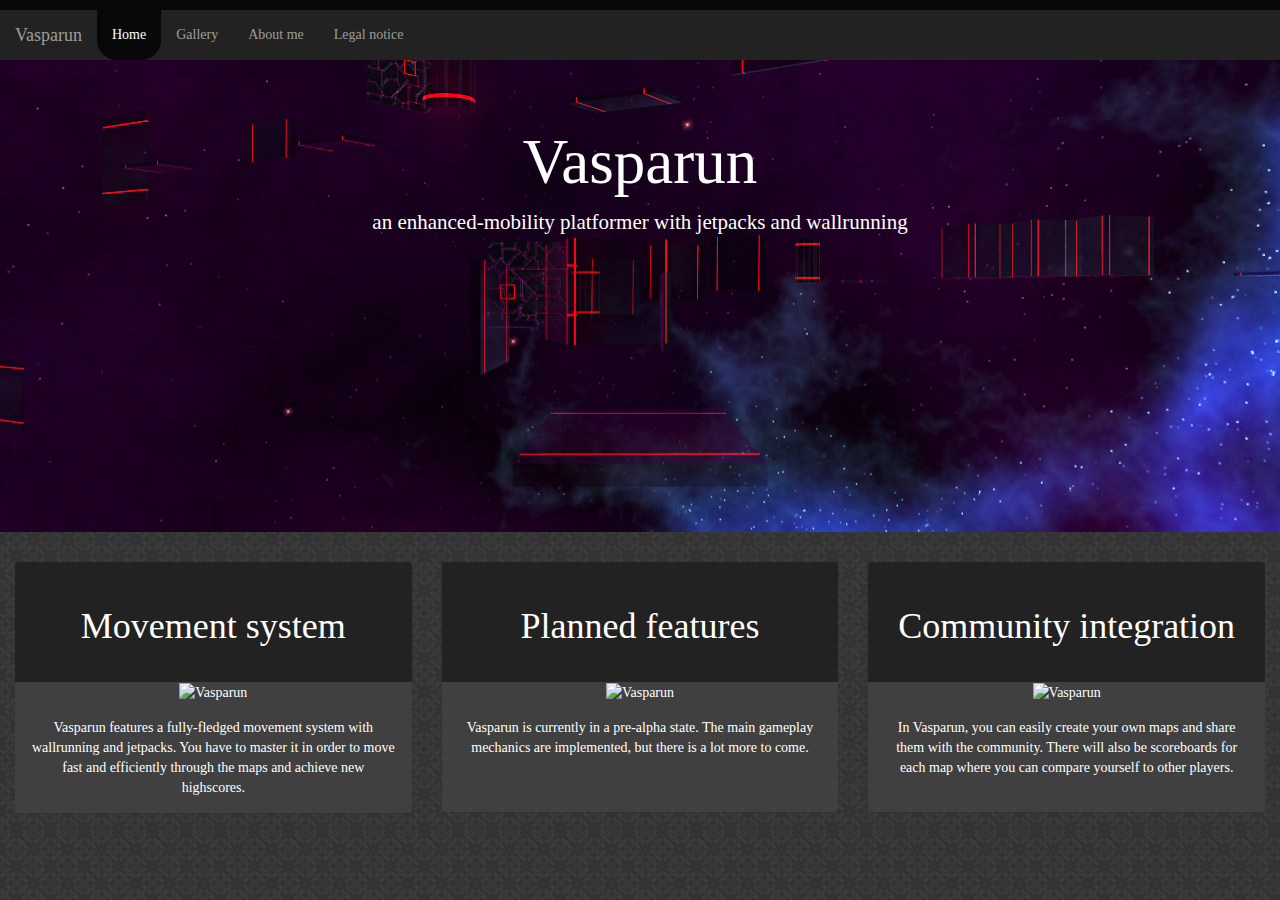
==== html/index.html @ 8f091872 "Initial commit" ====
<!DOCTYPE html>
<html>
<head>
<meta charset="utf-8" />
<link rel="stylesheet" href="http://maxcdn.bootstrapcdn.com/bootstrap/3.3.6/css/bootstrap.min.css">
<script src="https://ajax.googleapis.com/ajax/libs/jquery/2.1.4/jquery.min.js"></script>
<script src="http://maxcdn.bootstrapcdn.com/bootstrap/3.3.6/js/bootstrap.min.js"></script>
<link href="/html/style.css" type="text/css" rel="stylesheet">
<title>Vasparun</title>

<!--  TODO: responsive!!! -->

<script>
	$(document).ready(equalizeHeight);
	$(window).resize(equalizeHeight);

	function equalizeHeight() {
		var height = $("#highestPanel").height();
		$("#panel2").height(height);
		$("#panel3").height(height);
	}
</script>
</head>
<body>
	<nav class="navbar navbar-inverse navbar-fixed-top">
		<div class="container-fluid">
			<div class="navbar-header">
				<a class="navbar-brand" href="#">Vasparun</a>
				<button type="button" class="navbar-toggle" data-toggle="collapse" data-target="#navbar">
					<span class="icon-bar"></span>
					<span class="icon-bar"></span>
					<span class="icon-bar"></span>
				</button>
			</div>

			<div class="collapse navbar-collapse" id="navbar">
				<ul class="nav navbar-nav">
					<li class="active"><a href="#">Home</a></li>
					<li><a href="#">Gallery</a></li>
					<li><a href="#">About me</a></li>
					<li><a href="about.html">Legal notice</a></li>
				</ul>
			</div>
		</div>
	</nav>
	<div class="jumbotron text-center background">
		<h1>Vasparun</h1>
		<p>an enhanced-mobility platformer with jetpacks and wallrunning</p>
	</div>
	<div class="container-fluid background2">
		<div class="row">
			<div class="col-sm-4">
				<div class="panel panel-default text-center center-block" id="highestPanel">
					<div class="panel-heading">
						<h1>Movement system</h1>
					</div>
					<img src="img/Title.png" alt="Vasparun" class="panel-img">
					<div class="panel-body">Vasparun features a fully-fledged movement system with wallrunning and
						jetpacks. You have to master it in order to move fast and efficiently through the maps and achieve new
						highscores.</div>
				</div>
			</div>
			<div class="col-sm-4">
				<div class="panel panel-default text-center center-block" id="panel2">
					<div class="panel-heading">
						<h1>Planned features</h1>
					</div>
					<img src="img/Planned.png" alt="Vasparun" class="panel-img">
					<div class="panel-body">Vasparun is currently in a pre-alpha state. The main gameplay mechanics are
						implemented, but there is a lot more to come.</div>
				</div>
			</div>
			<div class="col-sm-4">
				<div class="panel panel-default text-center center-block" id="panel3">
					<div class="panel-heading">
						<h1>Community integration</h1>
					</div>
					<img src="img/Blender.png" alt="Vasparun" class="panel-img">
					<div class="panel-body">In Vasparun, you can easily create your own maps and share them with the
						community. There will also be scoreboards for each map where you can compare yourself to other players.</div>
				</div>
			</div>
		</div>
	</div>
</body>
</html>
---- html/style.css ----
/* Background pattern from subtlepatterns.com */
body, html {
	background-image: url("/img/background.png");
	font-family: Play;
 	padding-top: 30px; 
}

.navbar {
	margin-bottom: 0px;
	border-radius: 0 !important;
	-moz-border-radius: 0 !important;
	border: none;
	border-top: 10px solid rgb(8, 8, 8);
}

.navbar .navbar-inner .container {
	color: #FFF;
}

.nav .active a {
	border-bottom-right-radius: 20px !important;
	border-bottom-left-radius: 20px !important;
}

.jumbotron {
	padding-bottom: 20em;
}

/* Background pattern from subtlepatterns.com */
.background {
	background: url(/img/Unbenannt.png) fixed;
	background-position: 50% -240px;
	color: #ffffff;
}

.panel {
	background-color: #404040;
	color: white;
	border: none;
	max-width: 500px;
}

.panel:hover {
	box-shadow: 0px 0px 10px 4px rgba(255, 0, 0,1);
}

.panel-heading {
	color: #fff !important;
	background-color: #222222 !important;
	padding: 25px;
	border-bottom: 1px solid transparent;
	border: none;
}

.panel-img {
	width: 100%;
}

@media screen and (max-width : 768px) {
	body, html {
		margin: 0px !important;
		padding-top: 25px;
	}
	.navbar {
		border-top: none;
		padding-top: 0px !important;
	}
	.nav .active a {
		border-radius: 0px !important;
	}
}
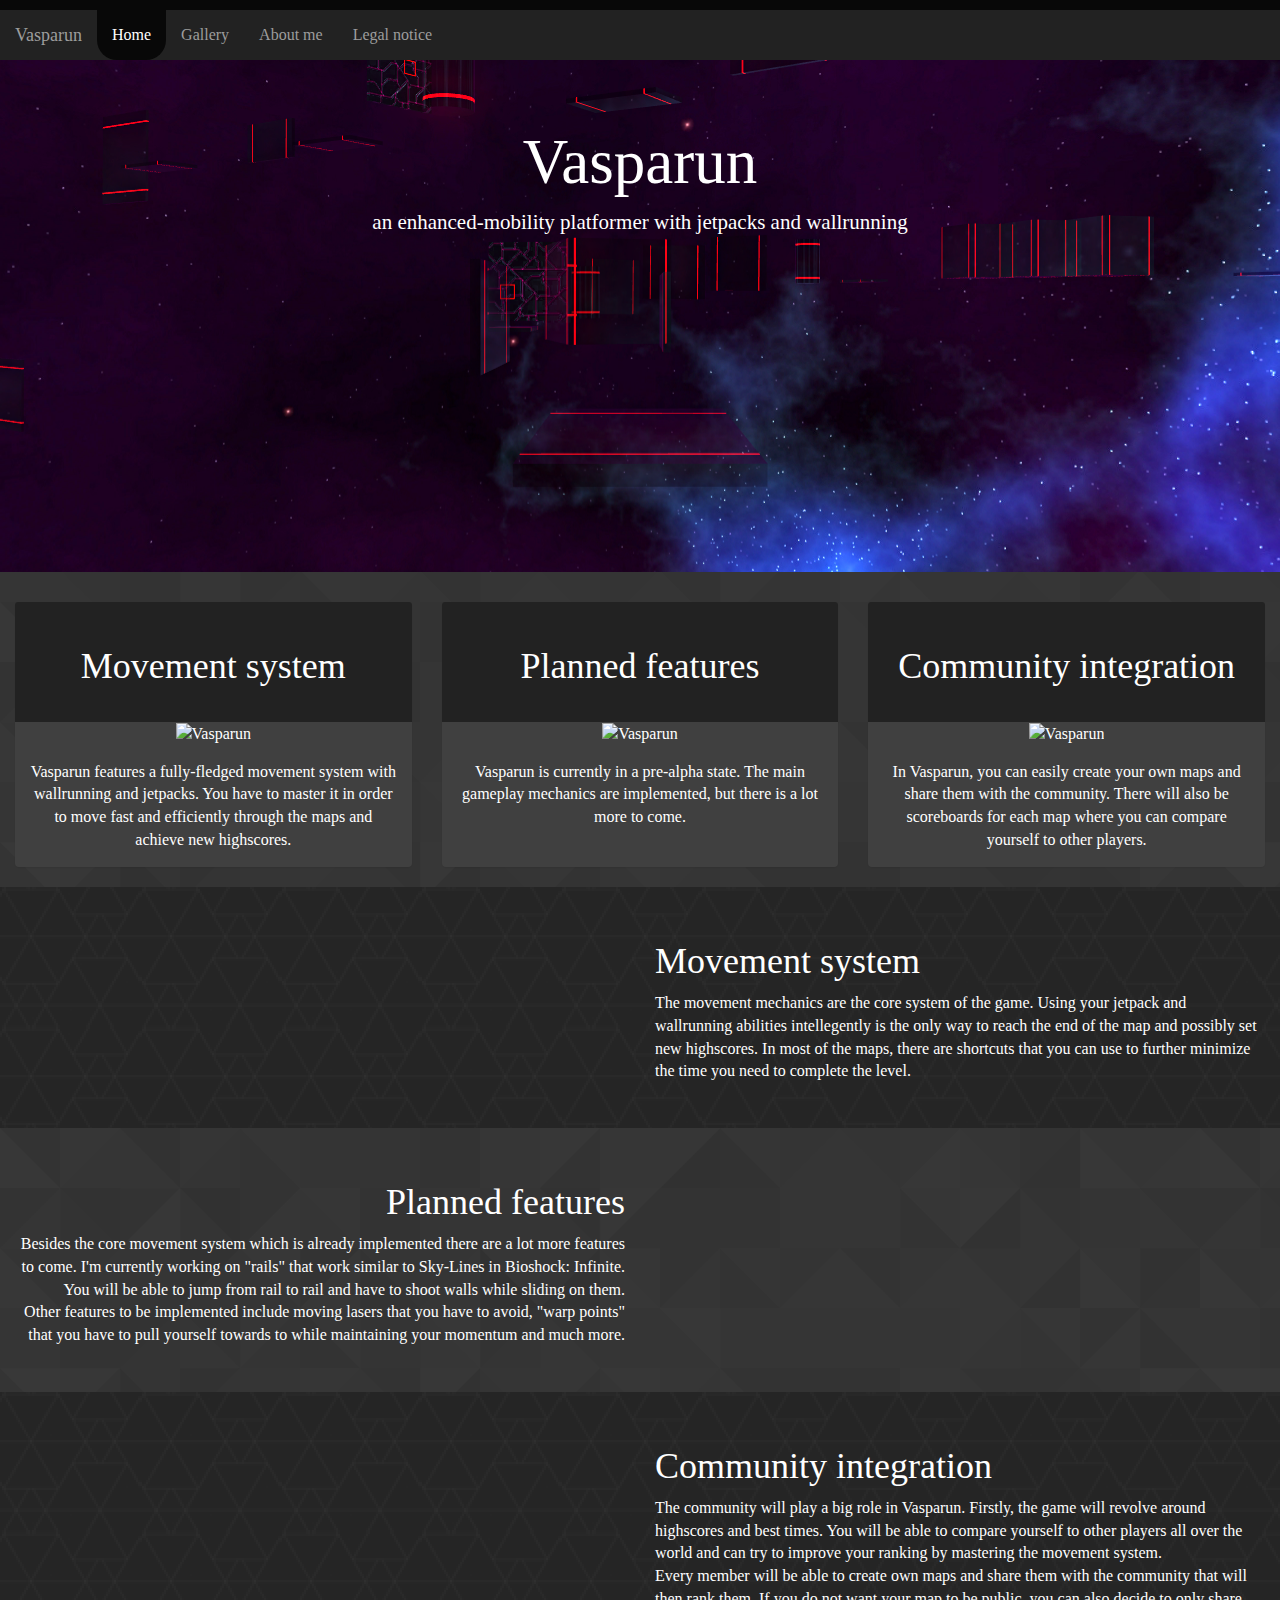
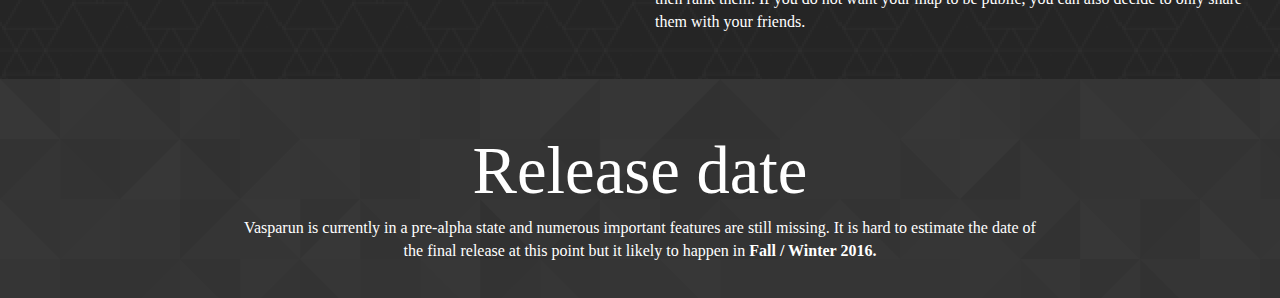
==== commit 2b1fd8a7: "index page is finished" ====
--- a/html/index.html
+++ b/html/index.html
@@ -8,16 +8,41 @@
 <link href="/html/style.css" type="text/css" rel="stylesheet">
 <title>Vasparun</title>
 
-<!--  TODO: responsive!!! -->
+<!--  TODO: responsive!!! Text fertig, footer, social networks reinmachen + indiedb, andere pages machen-->
 
 <script>
-	$(document).ready(equalizeHeight);
 	$(window).resize(equalizeHeight);
 
 	function equalizeHeight() {
 		var height = $("#highestPanel").height();
 		$("#panel2").height(height);
 		$("#panel3").height(height);
+	}
+
+	$(window).scroll(function() {
+		$(".slideanim").each(function() {
+			var pos = $(this).offset().top;
+
+			var scrolled = $(window).scrollTop();
+			if (pos < scrolled + 700) {
+				$(this).addClass("slide");
+			}
+		});
+	});
+	
+	$(document).ready(function() {
+		equalizeHeight();
+		scrollToOnClick($("#highestPanel"), $("#movementSection"));
+		scrollToOnClick($("#panel2"), $("#featuresSection"));
+		scrollToOnClick($("#panel3"), $("#communitySection"));
+	});
+	
+	function scrollToOnClick(click, target) {
+		click.on("click", function() {
+			$("html, body").animate({
+				scrollTop: target.offset().top - 100
+			}, 1500);
+		});
 	}
 </script>
 </head>
@@ -43,14 +68,14 @@
 			</div>
 		</div>
 	</nav>
-	<div class="jumbotron text-center background">
+	<div class="jumbotron text-center title">
 		<h1>Vasparun</h1>
 		<p>an enhanced-mobility platformer with jetpacks and wallrunning</p>
 	</div>
 	<div class="container-fluid background2">
 		<div class="row">
 			<div class="col-sm-4">
-				<div class="panel panel-default text-center center-block" id="highestPanel">
+				<div class="panel panel-default text-center center-block pointer" id="highestPanel">
 					<div class="panel-heading">
 						<h1>Movement system</h1>
 					</div>
@@ -61,7 +86,7 @@
 				</div>
 			</div>
 			<div class="col-sm-4">
-				<div class="panel panel-default text-center center-block" id="panel2">
+				<div class="panel panel-default text-center center-block pointer" id="panel2">
 					<div class="panel-heading">
 						<h1>Planned features</h1>
 					</div>
@@ -71,7 +96,7 @@
 				</div>
 			</div>
 			<div class="col-sm-4">
-				<div class="panel panel-default text-center center-block" id="panel3">
+				<div class="panel panel-default text-center center-block pointer" id="panel3">
 					<div class="panel-heading">
 						<h1>Community integration</h1>
 					</div>
@@ -82,5 +107,70 @@
 			</div>
 		</div>
 	</div>
+
+	<div class="container-fluid background1 section" id="movementSection">
+		<div class="row">
+			<div class="col-sm-6">
+				<img src="img/Title.png" alt="Vasparun" class="panel-img img-rounded max-width center-block slideanim">
+			</div>
+			<div class="col-sm-6 white-text">
+				<div class="max-width">
+					<h1>Movement system</h1>
+					<p>The movement mechanics are the core system of the game. Using your jetpack and wallrunning
+						abilities intellegently is the only way to reach the end of the map and possibly set new highscores. In
+						most of the maps, there are shortcuts that you can use to further minimize the time you need to complete
+						the level.</p>
+				</div>
+			</div>
+		</div>
+	</div>
+
+	<div class="container-fluid background2 section" id="featuresSection">
+		<div class="row">
+			<div class="col-sm-6">
+				<div class="max-width white-text right">
+					<h1>Planned features</h1>
+					<p>
+						Besides the core movement system which is already implemented there are a lot more features to come. I'm
+						currently working on "rails" that work similar to Sky-Lines in Bioshock: Infinite. You will be able to
+						jump from rail to rail and have to shoot walls while sliding on them. <br /> Other features to be
+						implemented include moving lasers that you have to avoid, "warp points" that you have to pull yourself
+						towards to while maintaining your momentum and much more.
+					</p>
+				</div>
+			</div>
+			<div class="col-sm-6">
+				<img src="img/Planned.png" alt="Vasparun" class="panel-img img-rounded max-width center-block slideanim">
+			</div>
+		</div>
+	</div>
+
+	<div class="container-fluid background1 section" id="communitySection">
+		<div class="row">
+			<div class="col-sm-6">
+				<img src="img/Blender.png" alt="Vasparun" class="panel-img img-rounded max-width center-block slideanim">
+			</div>
+			<div class="col-sm-6 white-text">
+				<div class="max-width">
+					<h1>Community integration</h1>
+					<p>
+						The community will play a big role in Vasparun. Firstly, the game will revolve around highscores and
+						best times. You will be able to compare yourself to other players all over the world and can try to
+						improve your ranking by mastering the movement system. <br /> Every member will be able to create own
+						maps and share them with the community that will then rank them. If you do not want your map to be
+						public, you can also decide to only share them with your friends.
+					</p>
+				</div>
+			</div>
+		</div>
+	</div>
+
+	<div class="container-fluid background2 section">
+		<div class="white-text text-center center-block max-width bigheader">
+			<h1>Release date</h1>
+			Vasparun is currently in a pre-alpha state and numerous important features are still missing. It is hard to
+			estimate the date of the final release at this point but it likely to happen in <b>Fall / Winter 2016.</b>
+		</div>
+	</div>
 </body>
 </html>--- a/html/style.css
+++ b/html/style.css
@@ -1,8 +1,9 @@
 /* Background pattern from subtlepatterns.com */
 body, html {
-	background-image: url("/img/background.png");
+	background-image: url("/img/footer_lodyas.png");
 	font-family: Play;
- 	padding-top: 30px; 
+ 	padding-top: 30px;
+ 	font-size: 12pt;
 }
 
 .navbar {
@@ -26,11 +27,35 @@
 	padding-bottom: 20em;
 }
 
-/* Background pattern from subtlepatterns.com */
-.background {
-	background: url(/img/Unbenannt.png) fixed;
+.title {
+	background: url(/img/Title.png) fixed;
 	background-position: 50% -240px;
 	color: #ffffff;
+}
+
+.background1 {
+	background-image: url(/img/geometric.png);
+}
+
+.background2 {
+	background-image: url(/img/footer_lodyas.png);
+}
+
+.pointer {
+	cursor: pointer;
+}
+
+.max-width {
+	max-width: 800px;
+}
+
+.white-text {
+	color: #ffffff;
+}
+
+.section {
+	padding-top: 35px;
+	padding-bottom: 35px;
 }
 
 .panel {
@@ -56,6 +81,51 @@
 	width: 100%;
 }
 
+.right {
+	float: right;
+	text-align: right;
+}
+
+.bigheader h1 {
+	font-size: 50pt;
+}
+
+.slideanim {
+	visibility:hidden;
+}
+
+.slide {
+    animation-name: slide;
+    -webkit-animation-name: slide;
+    
+    animation-duration: 1s;
+    -webkit-animation-duration: 1s;
+    
+    visibility: visible;
+}
+
+@keyframes slide {
+    0% {
+        opacity: 0;
+        transform: translateY(40%);
+    }
+    100% {
+        opacity: 1;
+        transform: translateY(0%);
+    }
+}
+
+@-webkit-keyframes slide {
+    0% {
+        opacity: 0;
+        -webkit-transform: translateY(40%);
+    }
+    100% {
+        opacity: 1;
+        -webkit-transform: translateY(0%);
+    }
+}
+
 @media screen and (max-width : 768px) {
 	body, html {
 		margin: 0px !important;
@@ -68,4 +138,8 @@
 	.nav .active a {
 		border-radius: 0px !important;
 	}
+	.right {
+		float: left;
+		text-align: left;
+	}
 }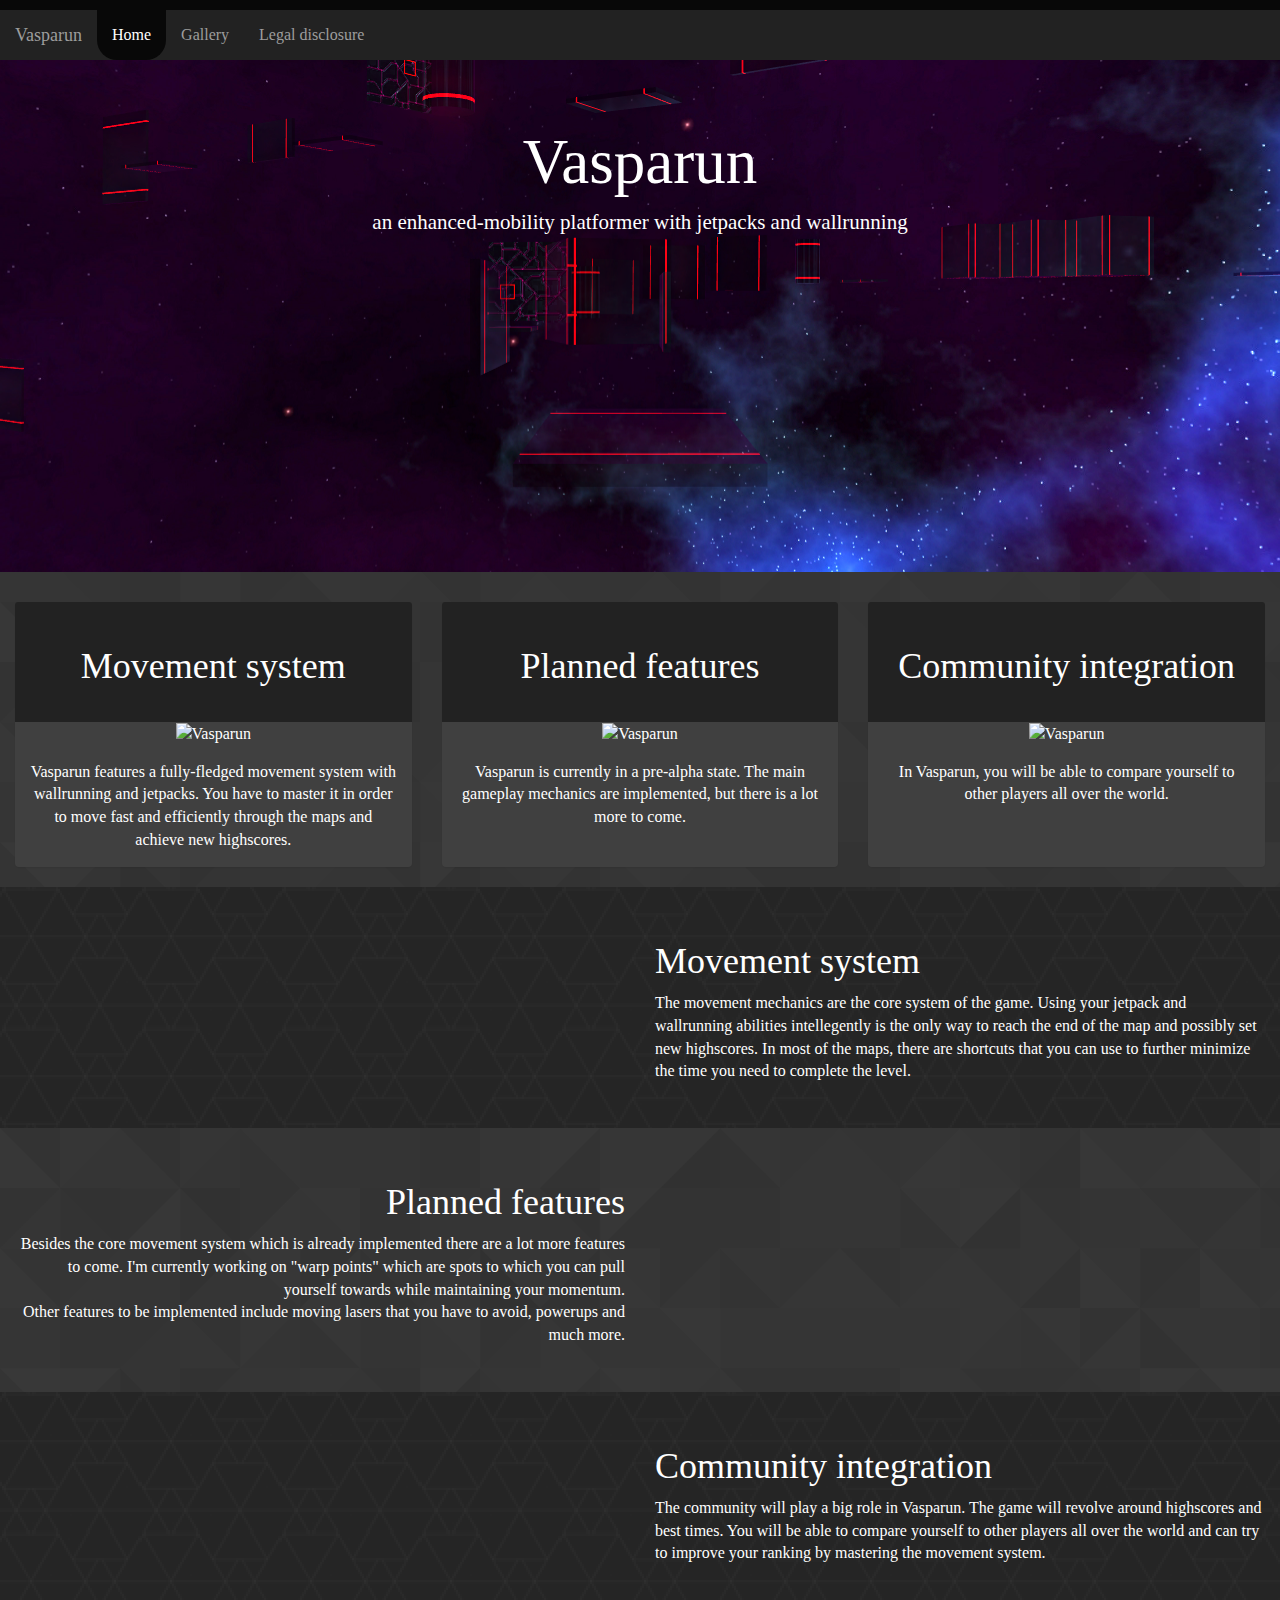
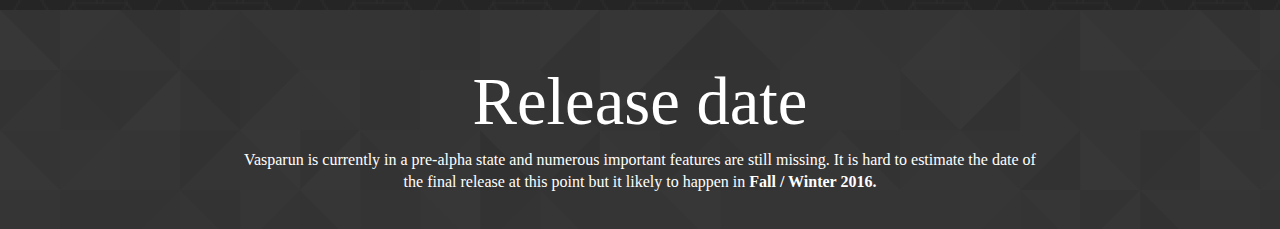
==== commit e8734ef4: "Legal disclosure etc." ====
--- a/html/index.html
+++ b/html/index.html
@@ -8,7 +8,7 @@
 <link href="/html/style.css" type="text/css" rel="stylesheet">
 <title>Vasparun</title>
 
-<!--  TODO: responsive!!! Text fertig, footer, social networks reinmachen + indiedb, andere pages machen-->
+<!--  TODO: responsive!!! Text fertig, footer mit social, social networks reinmachen + indiedb, andere pages machen; images downscalen!!!-->
 
 <script>
 	$(window).resize(equalizeHeight);
@@ -62,8 +62,7 @@
 				<ul class="nav navbar-nav">
 					<li class="active"><a href="#">Home</a></li>
 					<li><a href="#">Gallery</a></li>
-					<li><a href="#">About me</a></li>
-					<li><a href="about.html">Legal notice</a></li>
+					<li><a href="legalDisclosure.html">Legal disclosure</a></li>
 				</ul>
 			</div>
 		</div>
@@ -90,7 +89,7 @@
 					<div class="panel-heading">
 						<h1>Planned features</h1>
 					</div>
-					<img src="img/Planned.png" alt="Vasparun" class="panel-img">
+					<img src="img/features.png" alt="Vasparun" class="panel-img">
 					<div class="panel-body">Vasparun is currently in a pre-alpha state. The main gameplay mechanics are
 						implemented, but there is a lot more to come.</div>
 				</div>
@@ -100,9 +99,8 @@
 					<div class="panel-heading">
 						<h1>Community integration</h1>
 					</div>
-					<img src="img/Blender.png" alt="Vasparun" class="panel-img">
-					<div class="panel-body">In Vasparun, you can easily create your own maps and share them with the
-						community. There will also be scoreboards for each map where you can compare yourself to other players.</div>
+					<img src="img/timer.png" alt="Vasparun" class="panel-img">
+					<div class="panel-body">In Vasparun, you will be able to compare yourself to other players all over the world.</div>
 				</div>
 			</div>
 		</div>
@@ -132,15 +130,15 @@
 					<h1>Planned features</h1>
 					<p>
 						Besides the core movement system which is already implemented there are a lot more features to come. I'm
-						currently working on "rails" that work similar to Sky-Lines in Bioshock: Infinite. You will be able to
-						jump from rail to rail and have to shoot walls while sliding on them. <br /> Other features to be
-						implemented include moving lasers that you have to avoid, "warp points" that you have to pull yourself
-						towards to while maintaining your momentum and much more.
+						currently working on "warp points" which are spots to which you can pull yourself towards while 
+						maintaining your momentum.
+						<br /> 
+						Other features to be implemented include moving lasers that you have to avoid, powerups and much more.
 					</p>
 				</div>
 			</div>
 			<div class="col-sm-6">
-				<img src="img/Planned.png" alt="Vasparun" class="panel-img img-rounded max-width center-block slideanim">
+				<img src="img/features.png" alt="Vasparun" class="panel-img img-rounded max-width center-block slideanim">
 			</div>
 		</div>
 	</div>
@@ -148,17 +146,15 @@
 	<div class="container-fluid background1 section" id="communitySection">
 		<div class="row">
 			<div class="col-sm-6">
-				<img src="img/Blender.png" alt="Vasparun" class="panel-img img-rounded max-width center-block slideanim">
+				<img src="img/timer.png" alt="Vasparun" class="panel-img img-rounded max-width center-block slideanim">
 			</div>
 			<div class="col-sm-6 white-text">
 				<div class="max-width">
 					<h1>Community integration</h1>
 					<p>
-						The community will play a big role in Vasparun. Firstly, the game will revolve around highscores and
+						The community will play a big role in Vasparun. The game will revolve around highscores and
 						best times. You will be able to compare yourself to other players all over the world and can try to
-						improve your ranking by mastering the movement system. <br /> Every member will be able to create own
-						maps and share them with the community that will then rank them. If you do not want your map to be
-						public, you can also decide to only share them with your friends.
+						improve your ranking by mastering the movement system.
 					</p>
 				</div>
 			</div>
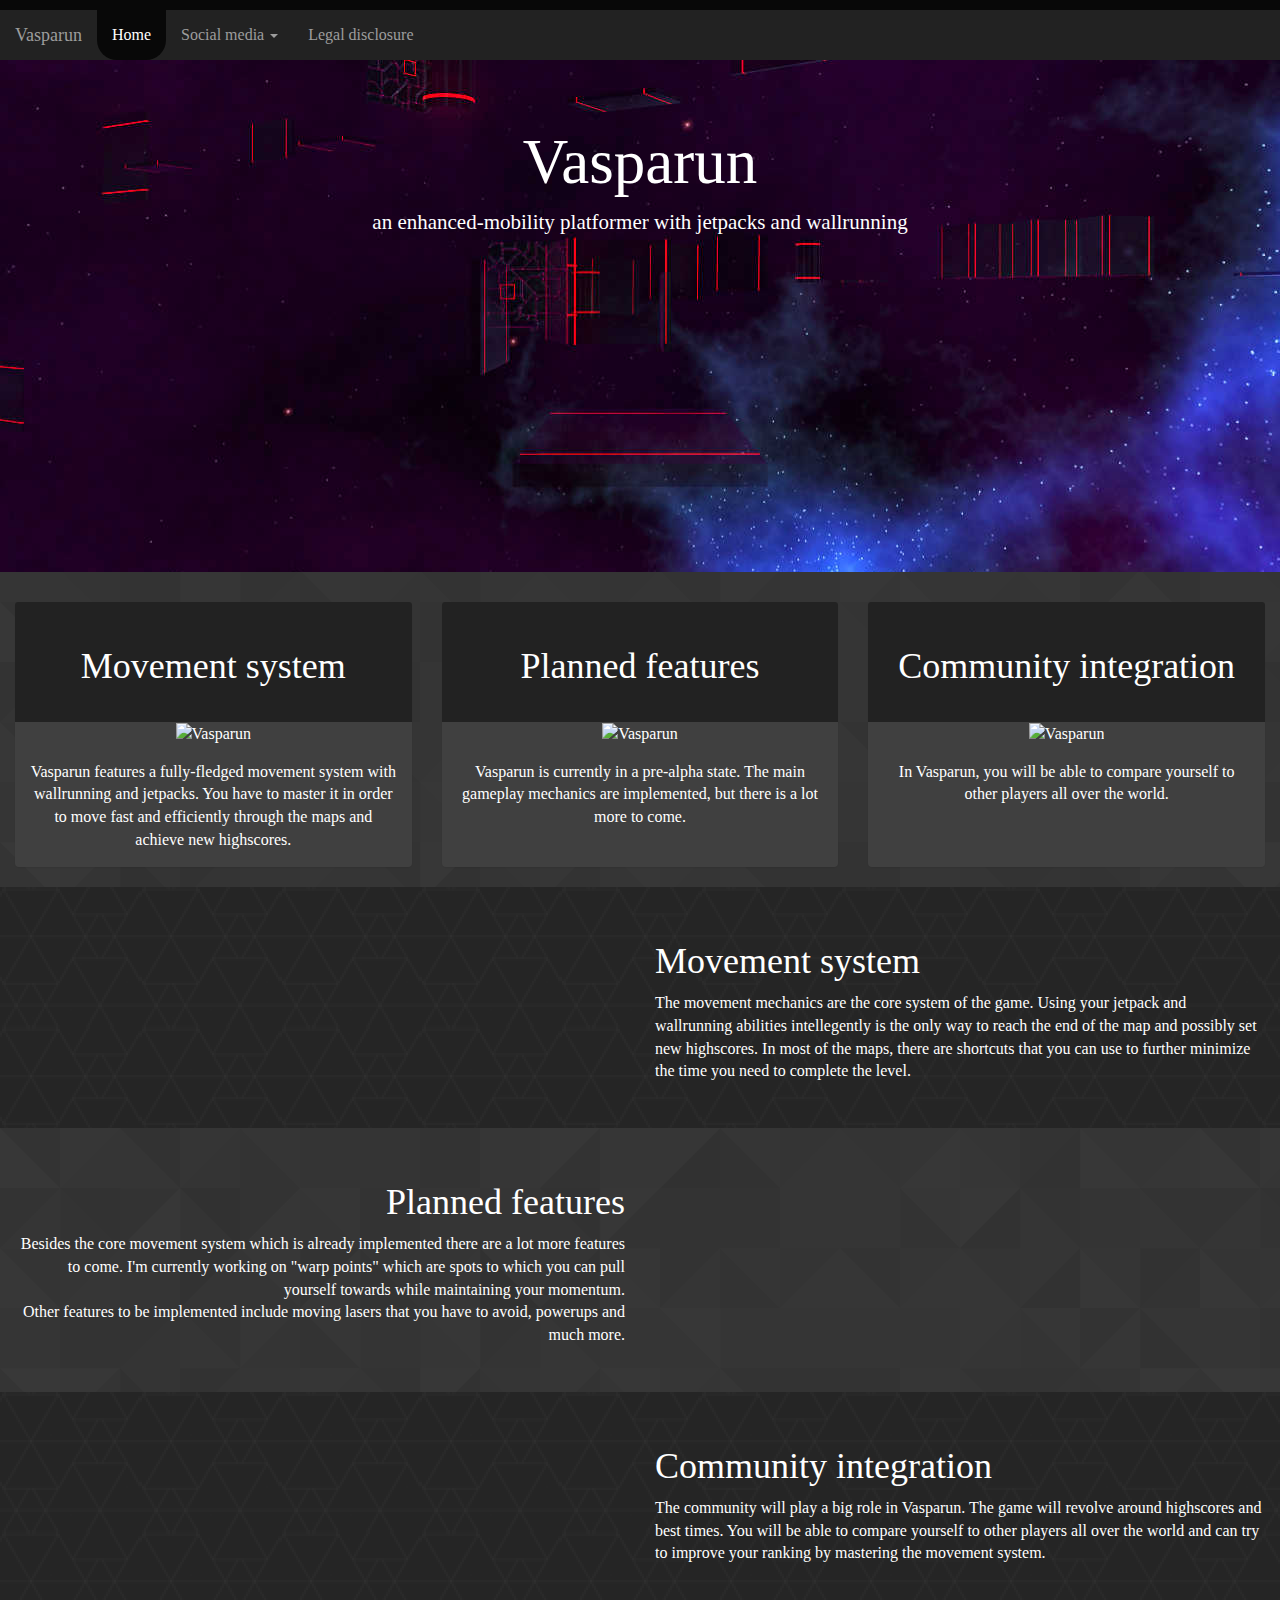
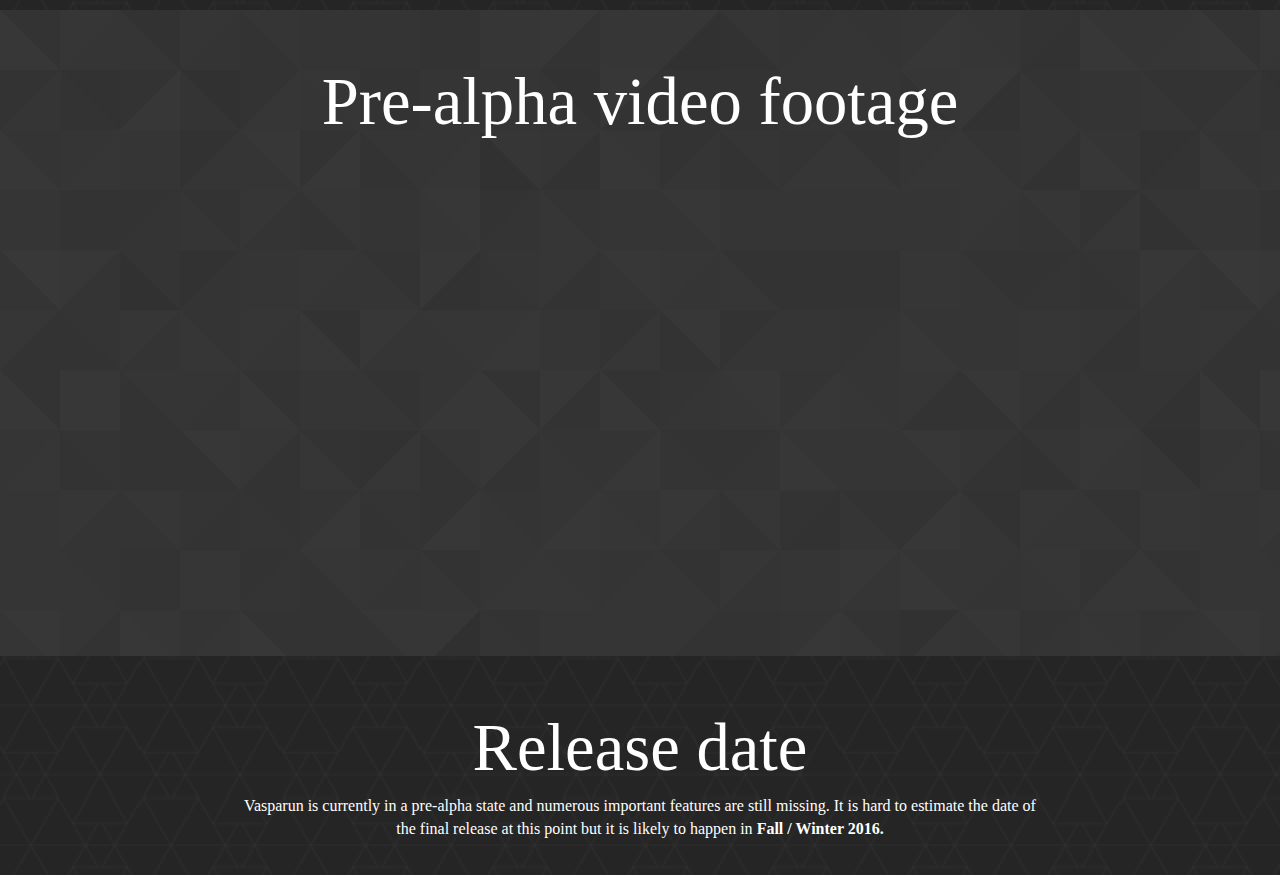
==== commit 53463204: "Everything but the texts is finished" ====
--- a/html/index.html
+++ b/html/index.html
@@ -8,7 +8,7 @@
 <link href="/html/style.css" type="text/css" rel="stylesheet">
 <title>Vasparun</title>
 
-<!--  TODO: responsive!!! Text fertig, footer mit social, social networks reinmachen + indiedb, andere pages machen; images downscalen!!!-->
+<!--  TODO: Text fertig, simon, auf handy ausprobieren, veröffentlichen(bplaced oder hoster), twittern + social media website ändern nicht mehr indiedb seite -->
 
 <script>
 	$(window).resize(equalizeHeight);
@@ -24,23 +24,23 @@
 			var pos = $(this).offset().top;
 
 			var scrolled = $(window).scrollTop();
-			if (pos < scrolled + 700) {
+			if (pos < scrolled + 700 && !$(this).hasClass("slide")) {
 				$(this).addClass("slide");
 			}
 		});
 	});
-	
+
 	$(document).ready(function() {
 		equalizeHeight();
 		scrollToOnClick($("#highestPanel"), $("#movementSection"));
 		scrollToOnClick($("#panel2"), $("#featuresSection"));
 		scrollToOnClick($("#panel3"), $("#communitySection"));
 	});
-	
+
 	function scrollToOnClick(click, target) {
 		click.on("click", function() {
 			$("html, body").animate({
-				scrollTop: target.offset().top - 100
+				scrollTop : target.offset().top - 100
 			}, 1500);
 		});
 	}
@@ -60,9 +60,33 @@
 
 			<div class="collapse navbar-collapse" id="navbar">
 				<ul class="nav navbar-nav">
-					<li class="active"><a href="#">Home</a></li>
-					<li><a href="#">Gallery</a></li>
-					<li><a href="legalDisclosure.html">Legal disclosure</a></li>
+					<li class="active">
+						<a href="#">Home</a>
+					</li>
+					<li class="dropdown">
+						<a class="dropdown-toggle" data-toggle="dropdown" href="#">Social media <span class="caret"></span></a>
+						<ul class="dropdown-menu inverse-dropdown">
+							<li>
+								<a href="http://www.indiedb.com/games/vasparun" target="_blank"> <img
+										src="http://media.indiedb.com/images/global/indiedb.jpg" width="39px" height="41px" alt="Vasparun" />&nbsp
+									&nbspIndieDB
+								</a>
+							</li>
+							<li>
+								<a href="http://www.twitter.com/vasparun" target="_blank"> <img src="img/twitter.jpg"
+										alt="Vasparun" width="42px" height="44px" />&nbsp &nbspTwitter
+								</a>
+							</li>
+							<li>
+								<a href="https://www.facebook.com/vasparun/" target="_blank"> <img src="img/facebook.jpg"
+										alt="Vasparun" width="39px" height="41px" />&nbsp &nbspFacebook
+								</a>
+							</li>
+						</ul>
+					</li>
+					<li>
+						<a href="legalDisclosure.html">Legal disclosure</a>
+					</li>
 				</ul>
 			</div>
 		</div>
@@ -78,7 +102,7 @@
 					<div class="panel-heading">
 						<h1>Movement system</h1>
 					</div>
-					<img src="img/Title.png" alt="Vasparun" class="panel-img">
+					<img src="img/Title.jpg" alt="Vasparun" class="panel-img">
 					<div class="panel-body">Vasparun features a fully-fledged movement system with wallrunning and
 						jetpacks. You have to master it in order to move fast and efficiently through the maps and achieve new
 						highscores.</div>
@@ -89,7 +113,7 @@
 					<div class="panel-heading">
 						<h1>Planned features</h1>
 					</div>
-					<img src="img/features.png" alt="Vasparun" class="panel-img">
+					<img src="img/features.jpg" alt="Vasparun" class="panel-img">
 					<div class="panel-body">Vasparun is currently in a pre-alpha state. The main gameplay mechanics are
 						implemented, but there is a lot more to come.</div>
 				</div>
@@ -99,8 +123,9 @@
 					<div class="panel-heading">
 						<h1>Community integration</h1>
 					</div>
-					<img src="img/timer.png" alt="Vasparun" class="panel-img">
-					<div class="panel-body">In Vasparun, you will be able to compare yourself to other players all over the world.</div>
+					<img src="img/timer.jpg" alt="Vasparun" class="panel-img">
+					<div class="panel-body">In Vasparun, you will be able to compare yourself to other players all over
+						the world.</div>
 				</div>
 			</div>
 		</div>
@@ -109,7 +134,7 @@
 	<div class="container-fluid background1 section" id="movementSection">
 		<div class="row">
 			<div class="col-sm-6">
-				<img src="img/Title.png" alt="Vasparun" class="panel-img img-rounded max-width center-block slideanim">
+				<img src="img/Title.jpg" alt="Vasparun" class="panel-img img-rounded max-width center-block slideanim">
 			</div>
 			<div class="col-sm-6 white-text">
 				<div class="max-width">
@@ -130,15 +155,14 @@
 					<h1>Planned features</h1>
 					<p>
 						Besides the core movement system which is already implemented there are a lot more features to come. I'm
-						currently working on "warp points" which are spots to which you can pull yourself towards while 
-						maintaining your momentum.
-						<br /> 
-						Other features to be implemented include moving lasers that you have to avoid, powerups and much more.
+						currently working on "warp points" which are spots to which you can pull yourself towards while
+						maintaining your momentum. <br /> Other features to be implemented include moving lasers that you have
+						to avoid, powerups and much more.
 					</p>
 				</div>
 			</div>
 			<div class="col-sm-6">
-				<img src="img/features.png" alt="Vasparun" class="panel-img img-rounded max-width center-block slideanim">
+				<img src="img/features.jpg" alt="Vasparun" class="panel-img img-rounded max-width center-block slideanim">
 			</div>
 		</div>
 	</div>
@@ -146,26 +170,37 @@
 	<div class="container-fluid background1 section" id="communitySection">
 		<div class="row">
 			<div class="col-sm-6">
-				<img src="img/timer.png" alt="Vasparun" class="panel-img img-rounded max-width center-block slideanim">
+				<img src="img/timer.jpg" alt="Vasparun" class="panel-img img-rounded max-width center-block slideanim">
 			</div>
 			<div class="col-sm-6 white-text">
 				<div class="max-width">
 					<h1>Community integration</h1>
-					<p>
-						The community will play a big role in Vasparun. The game will revolve around highscores and
-						best times. You will be able to compare yourself to other players all over the world and can try to
-						improve your ranking by mastering the movement system.
-					</p>
+					<p>The community will play a big role in Vasparun. The game will revolve around highscores and best
+						times. You will be able to compare yourself to other players all over the world and can try to improve
+						your ranking by mastering the movement system.</p>
 				</div>
 			</div>
 		</div>
 	</div>
 
 	<div class="container-fluid background2 section">
+		<div class="white-text text-center center-block max-width bigheader">
+			<h1>Pre-alpha video footage</h1>
+			<br />
+		</div>
+		<div class="video-max-size">
+			<div class="embed-responsive embed-responsive-16by9">
+				<iframe src="https://www.youtube.com/embed/aUqKBoy0bw8?rel=0&amp;showinfo=0" allowfullscreen></iframe>
+			</div>
+		</div>
+	</div>
+
+	<div class="container-fluid background1 section">
 		<div class="white-text text-center center-block max-width bigheader">
 			<h1>Release date</h1>
 			Vasparun is currently in a pre-alpha state and numerous important features are still missing. It is hard to
-			estimate the date of the final release at this point but it likely to happen in <b>Fall / Winter 2016.</b>
+			estimate the date of the final release at this point but it is likely to happen in <b>Fall / Winter
+				2016.</b>
 		</div>
 	</div>
 </body>
--- a/html/style.css
+++ b/html/style.css
@@ -1,9 +1,13 @@
-/* Background pattern from subtlepatterns.com */
+/* Background patterns from subtlepatterns.com */
 body, html {
 	background-image: url("/img/footer_lodyas.png");
 	font-family: Play;
- 	padding-top: 30px;
- 	font-size: 12pt;
+	padding-top: 30px;
+	font-size: 12pt;
+}
+
+.navbar a {
+	outline: 0;
 }
 
 .navbar {
@@ -23,12 +27,41 @@
 	border-bottom-left-radius: 20px !important;
 }
 
+.open .dropdown-toggle {
+    background-color: #111111 !important;
+    border-bottom-right-radius: 20px !important;
+	border-bottom-left-radius: 20px !important;
+}
+
+.inverse-dropdown {
+  background-color: #222;
+  border: none;
+  border-bottom-right-radius: 10px !important;
+  border-bottom-left-radius: 10px !important;
+  border-top-right-radius: 10px !important;
+  border-top-left-radius: 10px !important;
+}
+
+.inverse-dropdown a {
+	color: #999 !important;
+}
+
+.inverse-dropdown a:hover {
+	color: #ffffff !important;
+    background-color: #000000 !important;
+}
+
+.inverse-dropdown a:focus {
+	color: #ffffff !important;
+    background-color: #000000 !important;
+}
+
 .jumbotron {
 	padding-bottom: 20em;
 }
 
 .title {
-	background: url(/img/Title.png) fixed;
+	background: url(/img/Title.jpg) fixed;
 	background-position: 50% -240px;
 	color: #ffffff;
 }
@@ -49,6 +82,10 @@
 	max-width: 800px;
 }
 
+.top-offset {
+	margin-top: 20%;
+}
+
 .white-text {
 	color: #ffffff;
 }
@@ -66,7 +103,7 @@
 }
 
 .panel:hover {
-	box-shadow: 0px 0px 10px 4px rgba(255, 0, 0,1);
+	box-shadow: 0px 0px 10px 4px rgba(255, 0, 0, 1);
 }
 
 .panel-heading {
@@ -91,17 +128,21 @@
 }
 
 .slideanim {
-	visibility:hidden;
+	visibility: hidden;
 }
 
 .slide {
-    animation-name: slide;
-    -webkit-animation-name: slide;
-    
-    animation-duration: 1s;
-    -webkit-animation-duration: 1s;
-    
-    visibility: visible;
+	animation-name: slide;
+	-webkit-animation-name: slide;
+	animation-duration: 1s;
+	-webkit-animation-duration: 1s;
+	visibility: visible;
+}
+
+.video-max-size {
+	max-width: 800px;
+	max-height: 600px;
+	margin: 0 auto;
 }
 
 @keyframes slide {
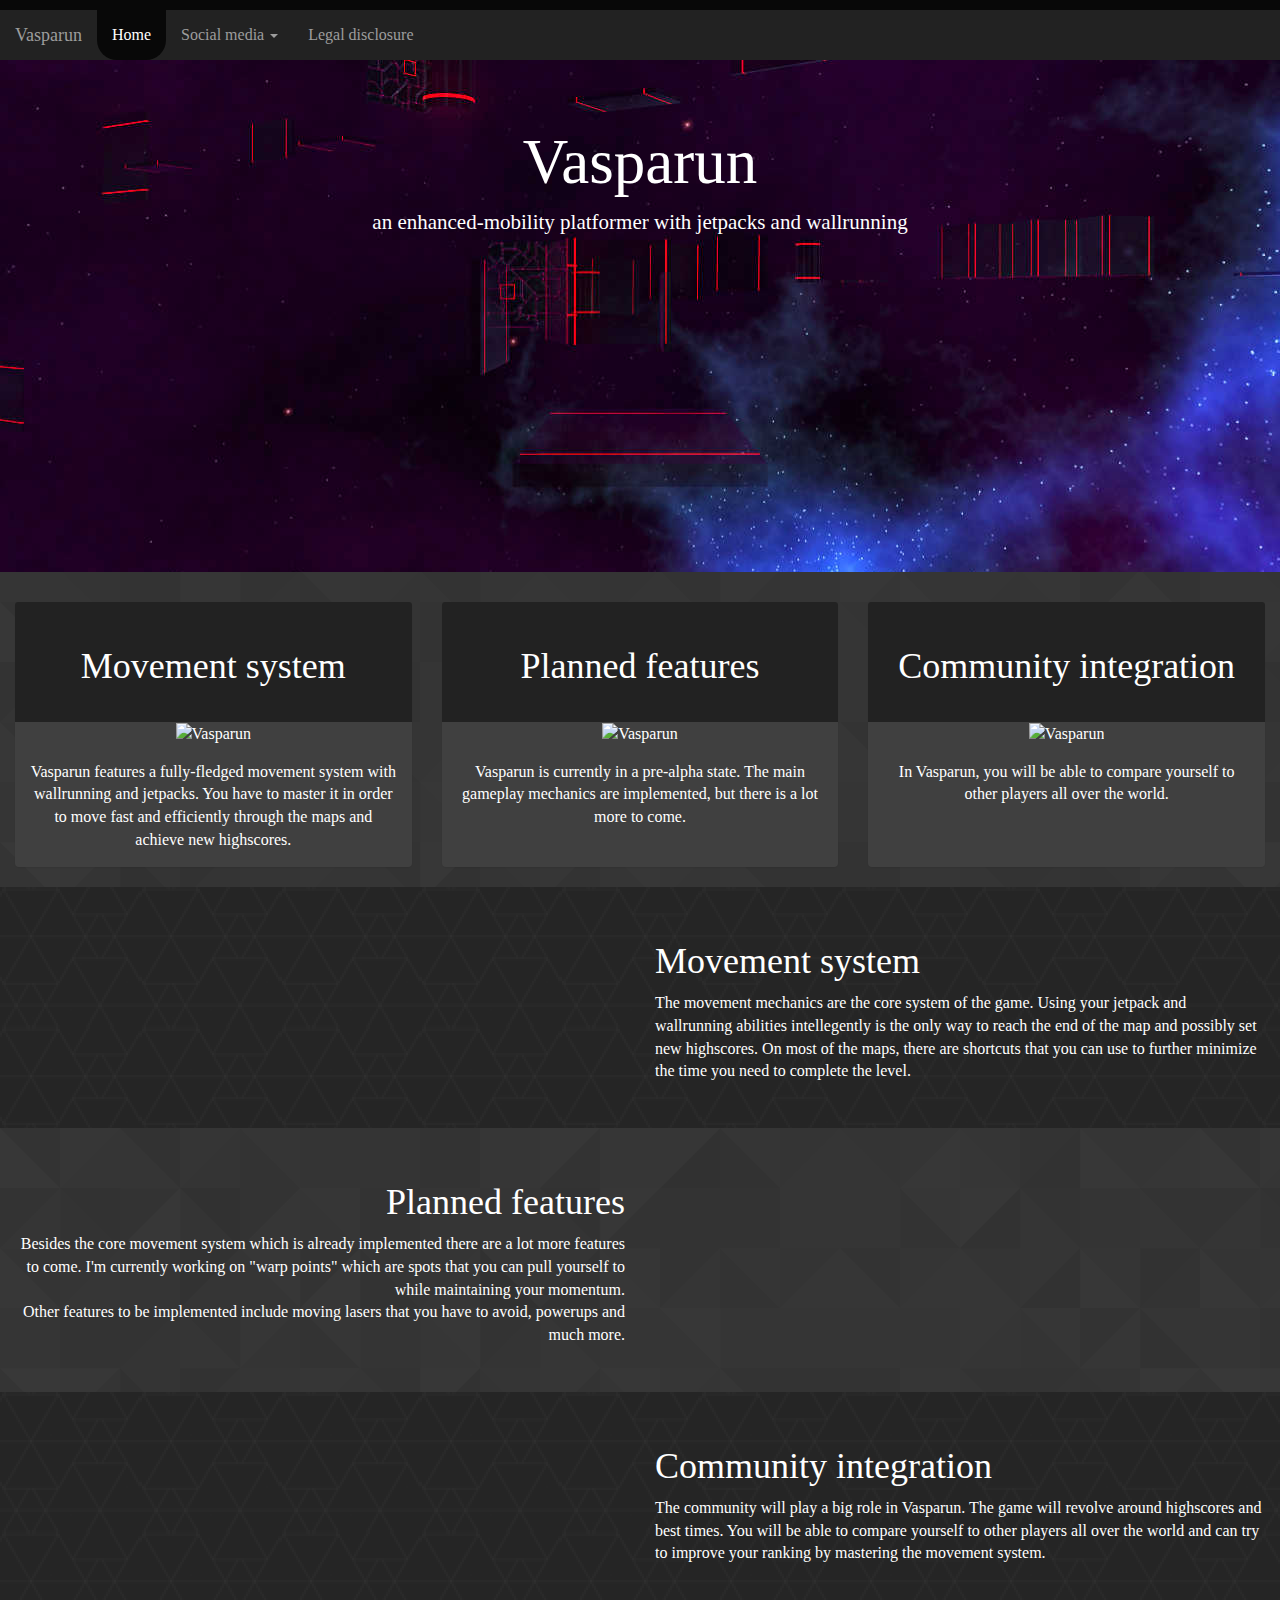
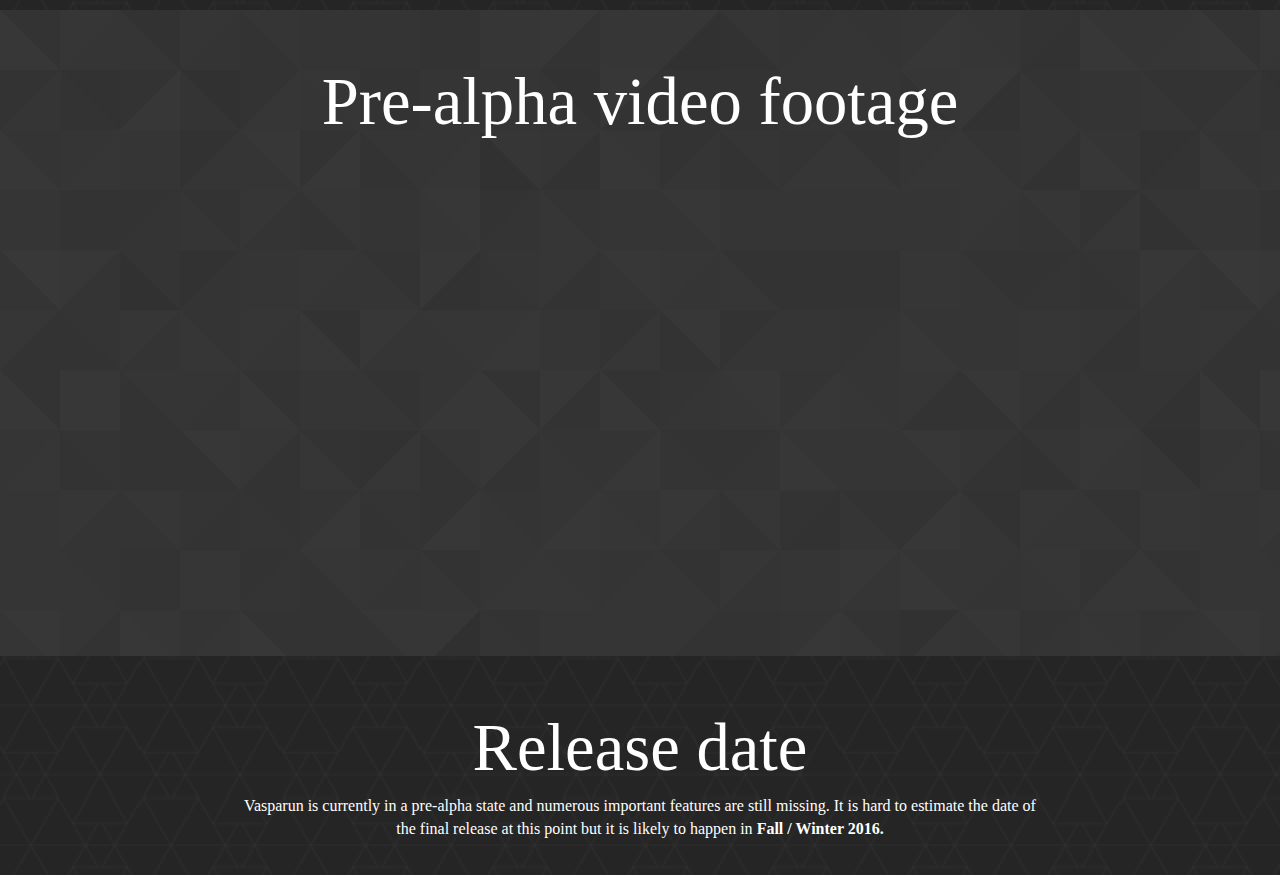
==== commit 4a9907ee: "Finished texts" ====
--- a/html/index.html
+++ b/html/index.html
@@ -2,6 +2,7 @@
 <html>
 <head>
 <meta charset="utf-8" />
+<meta name="viewport" content="width=device-width, initial-scale=1, maximum-scale=1">
 <link rel="stylesheet" href="http://maxcdn.bootstrapcdn.com/bootstrap/3.3.6/css/bootstrap.min.css">
 <script src="https://ajax.googleapis.com/ajax/libs/jquery/2.1.4/jquery.min.js"></script>
 <script src="http://maxcdn.bootstrapcdn.com/bootstrap/3.3.6/js/bootstrap.min.js"></script>
@@ -68,17 +69,17 @@
 						<ul class="dropdown-menu inverse-dropdown">
 							<li>
 								<a href="http://www.indiedb.com/games/vasparun" target="_blank"> <img
-										src="http://media.indiedb.com/images/global/indiedb.jpg" width="39px" height="41px" alt="Vasparun" />&nbsp
+										src="http://media.indiedb.com/images/global/indiedb.png" width="39px" height="41px" alt="Vasparun" />&nbsp
 									&nbspIndieDB
 								</a>
 							</li>
 							<li>
-								<a href="http://www.twitter.com/vasparun" target="_blank"> <img src="img/twitter.jpg"
+								<a href="http://www.twitter.com/vasparun" target="_blank"> <img src="img/twitter.png"
 										alt="Vasparun" width="42px" height="44px" />&nbsp &nbspTwitter
 								</a>
 							</li>
 							<li>
-								<a href="https://www.facebook.com/vasparun/" target="_blank"> <img src="img/facebook.jpg"
+								<a href="https://www.facebook.com/vasparun/" target="_blank"> <img src="img/facebook.png"
 										alt="Vasparun" width="39px" height="41px" />&nbsp &nbspFacebook
 								</a>
 							</li>
@@ -140,7 +141,7 @@
 				<div class="max-width">
 					<h1>Movement system</h1>
 					<p>The movement mechanics are the core system of the game. Using your jetpack and wallrunning
-						abilities intellegently is the only way to reach the end of the map and possibly set new highscores. In
+						abilities intellegently is the only way to reach the end of the map and possibly set new highscores. On
 						most of the maps, there are shortcuts that you can use to further minimize the time you need to complete
 						the level.</p>
 				</div>
@@ -155,7 +156,7 @@
 					<h1>Planned features</h1>
 					<p>
 						Besides the core movement system which is already implemented there are a lot more features to come. I'm
-						currently working on "warp points" which are spots to which you can pull yourself towards while
+						currently working on "warp points" which are spots that you can pull yourself to while
 						maintaining your momentum. <br /> Other features to be implemented include moving lasers that you have
 						to avoid, powerups and much more.
 					</p>
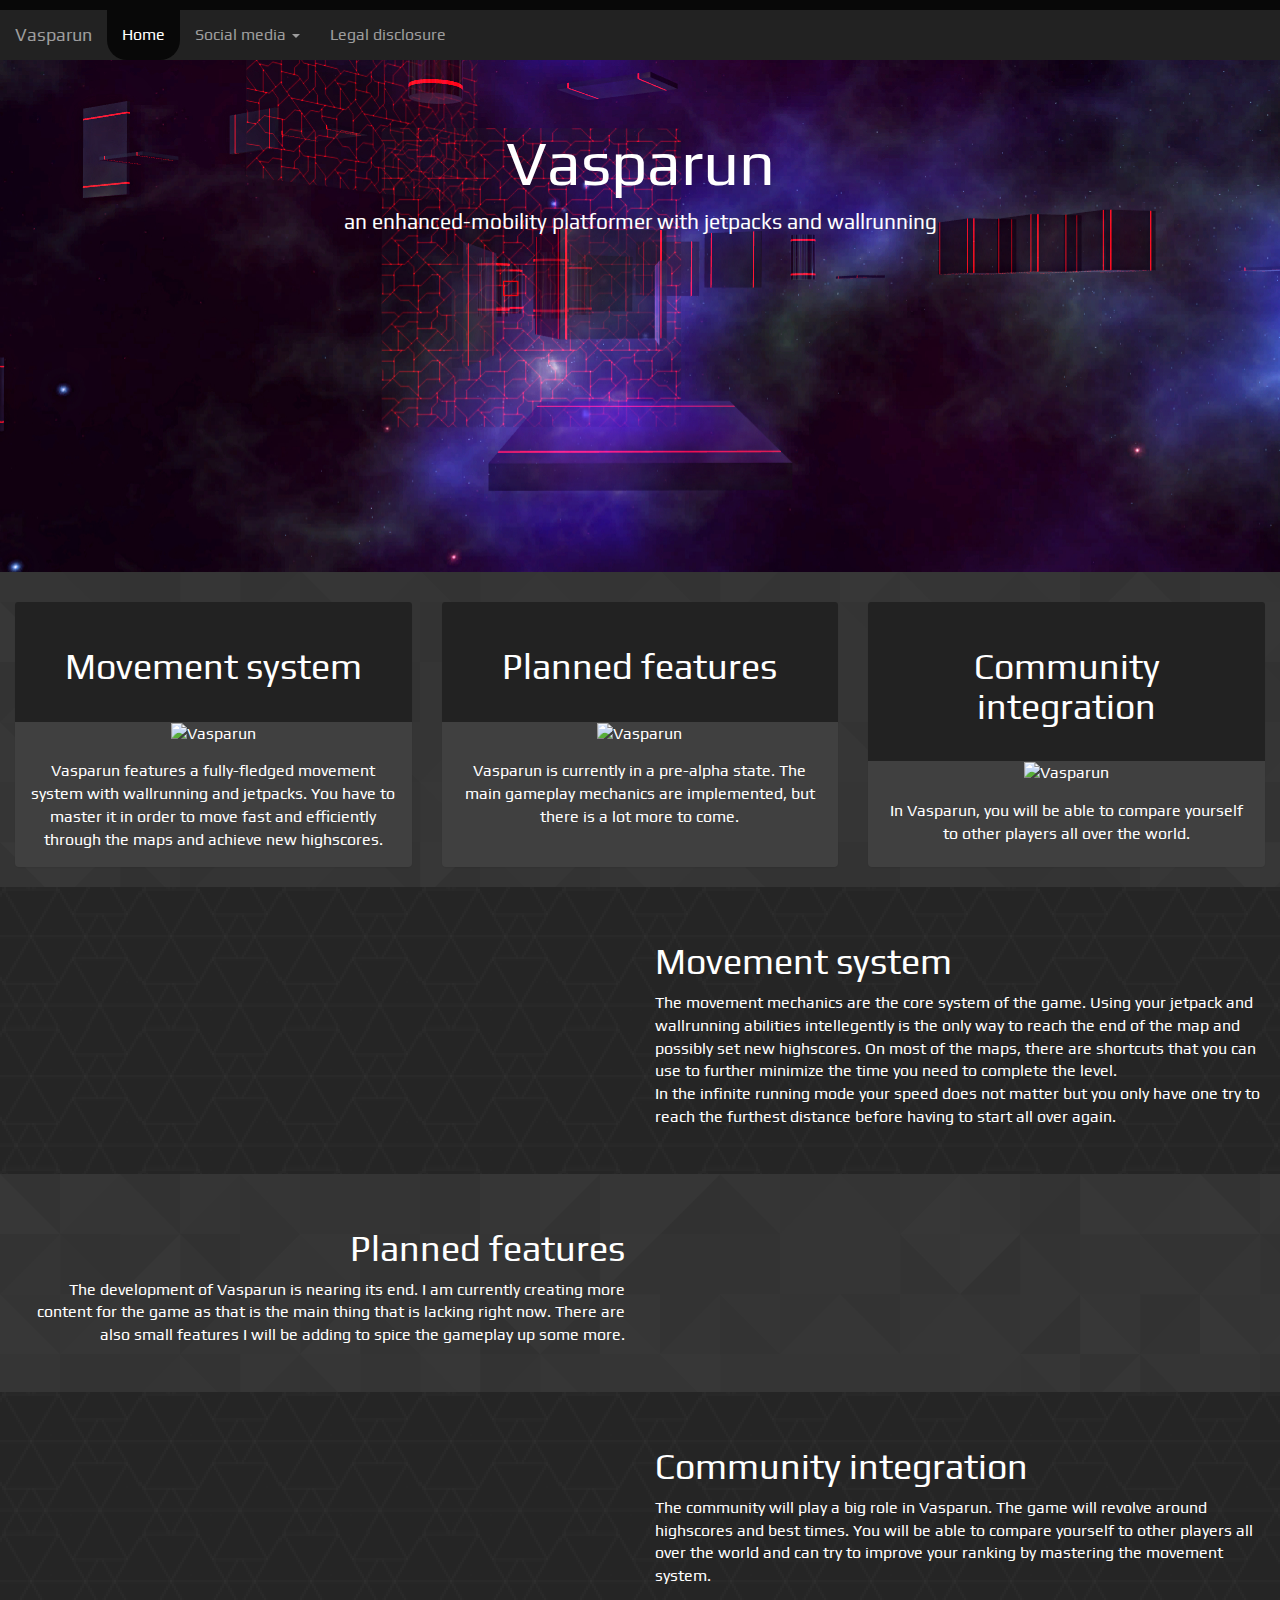
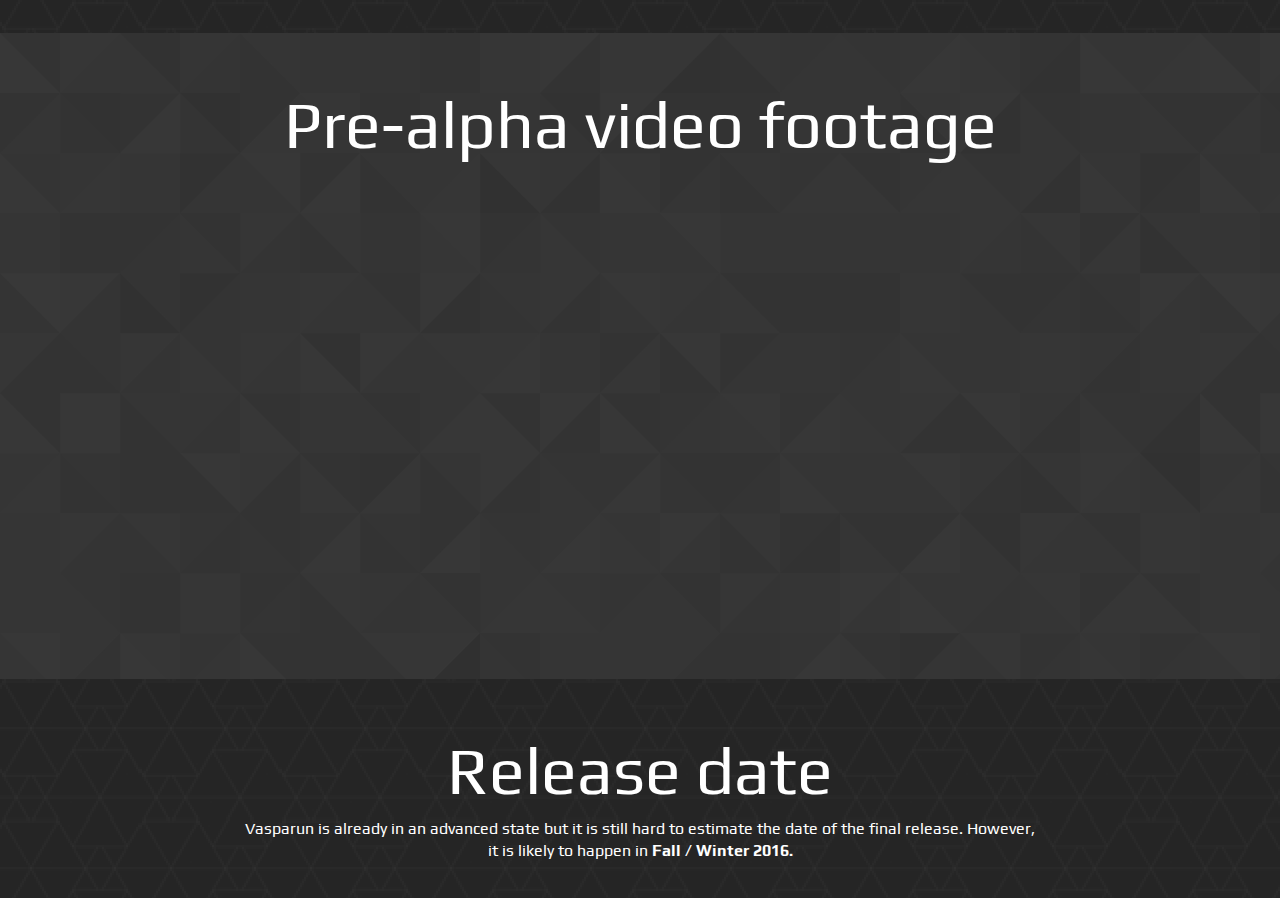
==== commit 40d8022c: "Added font css" ====
--- a/html/index.html
+++ b/html/index.html
@@ -7,9 +7,9 @@
 <script src="https://ajax.googleapis.com/ajax/libs/jquery/2.1.4/jquery.min.js"></script>
 <script src="http://maxcdn.bootstrapcdn.com/bootstrap/3.3.6/js/bootstrap.min.js"></script>
 <link href="/html/style.css" type="text/css" rel="stylesheet">
+<link href="https://fonts.googleapis.com/css?family=Play" rel="stylesheet"> 
+
 <title>Vasparun</title>
-
-<!--  TODO: Text fertig, simon, auf handy ausprobieren, veröffentlichen(bplaced oder hoster), twittern + social media website ändern nicht mehr indiedb seite -->
 
 <script>
 	$(window).resize(equalizeHeight);
@@ -31,7 +31,7 @@
 		});
 	});
 
-	$(document).ready(function() {
+	$(window).load(function() {
 		equalizeHeight();
 		scrollToOnClick($("#highestPanel"), $("#movementSection"));
 		scrollToOnClick($("#panel2"), $("#featuresSection"));
@@ -143,7 +143,11 @@
 					<p>The movement mechanics are the core system of the game. Using your jetpack and wallrunning
 						abilities intellegently is the only way to reach the end of the map and possibly set new highscores. On
 						most of the maps, there are shortcuts that you can use to further minimize the time you need to complete
-						the level.</p>
+						the level.
+						<br>
+						In the infinite running mode your speed does not matter but you only have one try to reach the furthest distance
+						before having to start all over again.
+						</p>
 				</div>
 			</div>
 		</div>
@@ -155,10 +159,9 @@
 				<div class="max-width white-text right">
 					<h1>Planned features</h1>
 					<p>
-						Besides the core movement system which is already implemented there are a lot more features to come. I'm
-						currently working on "warp points" which are spots that you can pull yourself to while
-						maintaining your momentum. <br /> Other features to be implemented include moving lasers that you have
-						to avoid, powerups and much more.
+						The development of Vasparun is nearing its end. I am currently creating more content for the game
+						as that is the main thing that is lacking right now. There are also small features I will be adding to
+						spice the gameplay up some more.<br>
 					</p>
 				</div>
 			</div>
@@ -199,10 +202,27 @@
 	<div class="container-fluid background1 section">
 		<div class="white-text text-center center-block max-width bigheader">
 			<h1>Release date</h1>
-			Vasparun is currently in a pre-alpha state and numerous important features are still missing. It is hard to
-			estimate the date of the final release at this point but it is likely to happen in <b>Fall / Winter
-				2016.</b>
-		</div>
-	</div>
+			Vasparun is already in an advanced state but it is still hard to estimate the date of the final release.
+			However, it is likely to happen in <b>Fall / Winter 2016.</b>
+		</div>
+	</div>
+	
+	<!-- Start of StatCounter Code for Default Guide -->
+<script type="text/javascript">
+var sc_project=10919742; 
+var sc_invisible=1; 
+var sc_security="74a1a959"; 
+var scJsHost = (("https:" == document.location.protocol) ?
+"https://secure." : "http://www.");
+document.write("<sc"+"ript type='text/javascript' src='" +
+scJsHost+
+"statcounter.com/counter/counter.js'></"+"script>");
+</script>
+<noscript><div class="statcounter"><a title="web analytics"
+href="http://statcounter.com/" target="_blank"><img
+class="statcounter"
+src="//c.statcounter.com/10919742/0/74a1a959/1/" alt="web
+analytics"></a></div></noscript>
+<!-- End of StatCounter Code for Default Guide -->
 </body>
 </html>